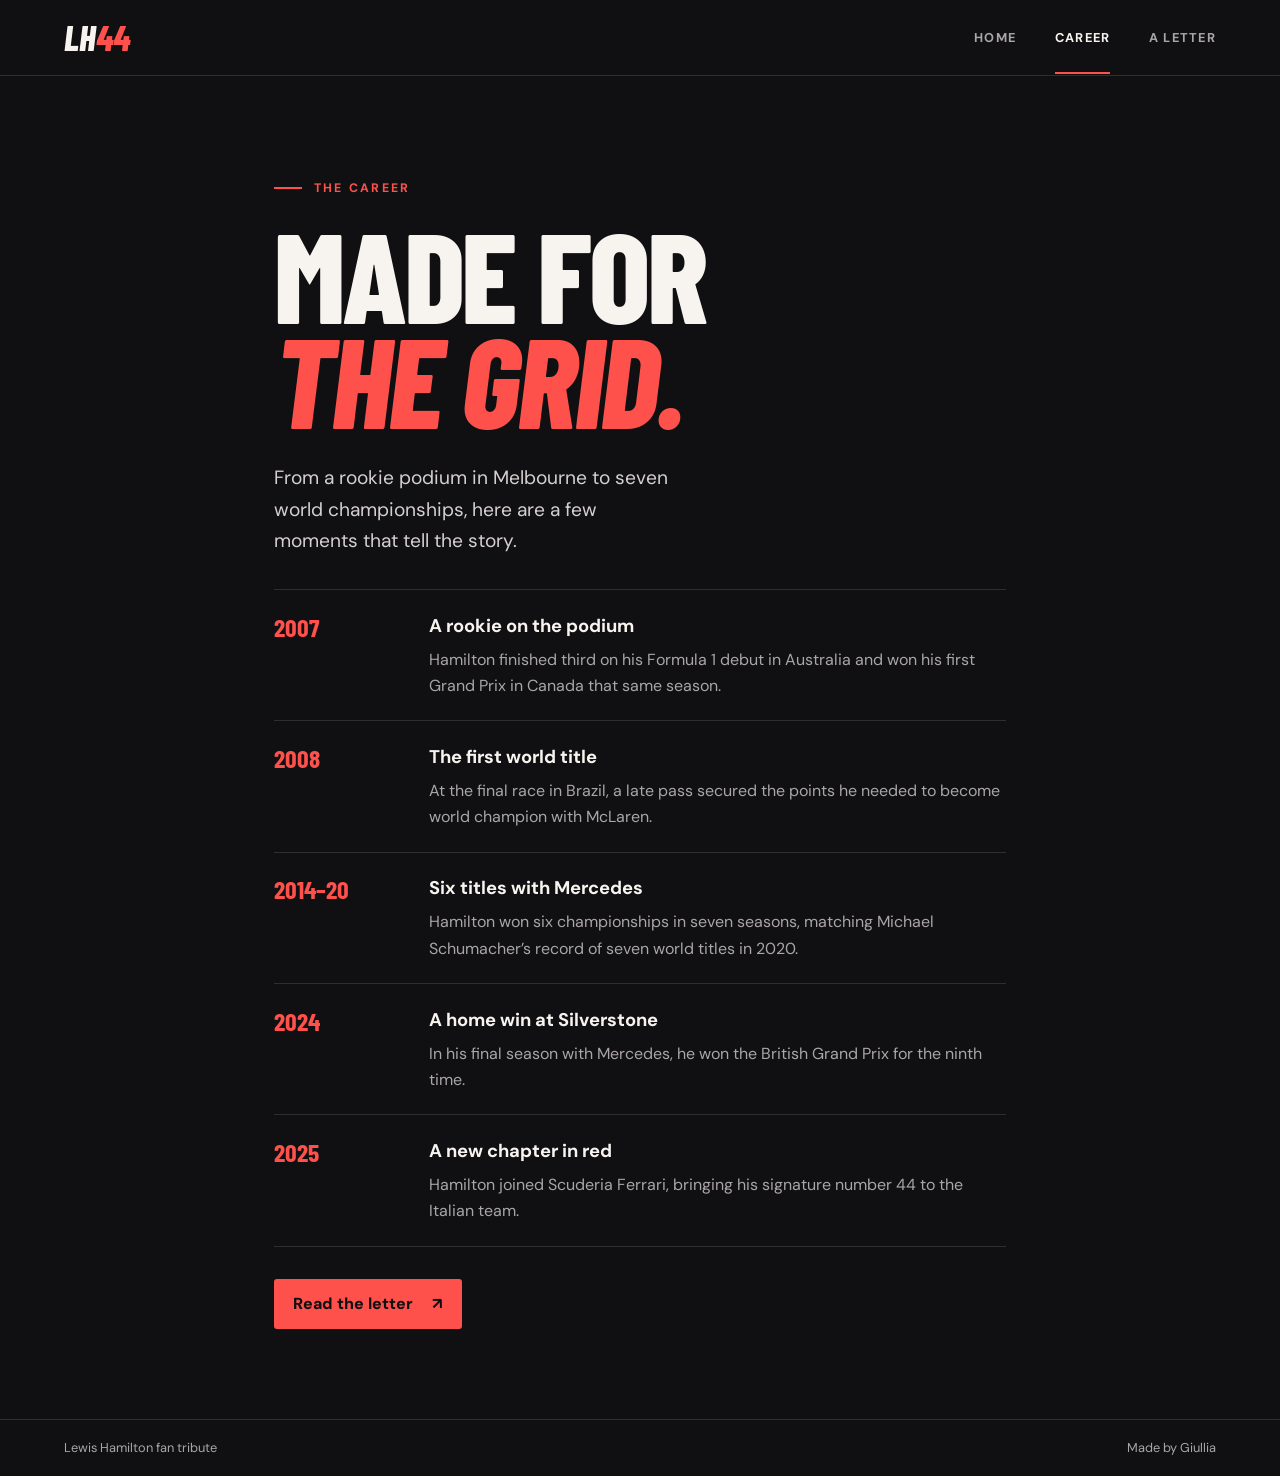
==== career.html @ 6f23fd6c "Build three-page Lewis Hamilton tribute site" ====
<!doctype html>
<html lang="en">
<head>
<meta charset="utf-8">
<meta name="viewport" content="width=device-width, initial-scale=1">
<meta name="theme-color" content="#101012">
<title>Career | Lewis Hamilton Tribute</title>
<link rel="stylesheet" href="style.css">
</head>
<body>
<header><a class="brand" href="index.html" aria-label="LH44 home">LH<span>44</span></a><nav aria-label="Main navigation"><a href="index.html">Home</a><a href="career.html" aria-current="page">Career</a><a href="letter.html">A Letter</a></nav></header>
<main class="inside"><p class="eyebrow">The career</p><h1>Made for<br><em>the grid.</em></h1><p class="intro">From a rookie podium in Melbourne to seven world championships, here are a few moments that tell the story.</p><ol class="timeline"><li><time>2007</time><div><h2>A rookie on the podium</h2><p>Hamilton finished third on his Formula 1 debut in Australia and won his first Grand Prix in Canada that same season.</p></div></li><li><time>2008</time><div><h2>The first world title</h2><p>At the final race in Brazil, a late pass secured the points he needed to become world champion with McLaren.</p></div></li><li><time>2014–20</time><div><h2>Six titles with Mercedes</h2><p>Hamilton won six championships in seven seasons, matching Michael Schumacher’s record of seven world titles in 2020.</p></div></li><li><time>2024</time><div><h2>A home win at Silverstone</h2><p>In his final season with Mercedes, he won the British Grand Prix for the ninth time.</p></div></li><li><time>2025</time><div><h2>A new chapter in red</h2><p>Hamilton joined Scuderia Ferrari, bringing his signature number 44 to the Italian team.</p></div></li></ol><a class="button" href="letter.html">Read the letter <span aria-hidden="true">↗</span></a></main>
<footer>Lewis Hamilton fan tribute <span>Made by Giullia</span></footer>
</body>
</html>
---- style.css ----
@import url('https://fonts.googleapis.com/css2?family=Barlow+Condensed:ital,wght@0,600;0,700;0,800;1,800&family=DM+Sans:wght@400;500;600;700&display=swap');

:root {
  color-scheme: dark;
  --base: #101012;
  --ink: #f7f3ef;
  --muted: #aaa5a6;
  --red: #ff514c;
  --line: #ffffff20;
  --display: "Barlow Condensed", Impact, "Arial Narrow", sans-serif;
}
* { box-sizing: border-box; }
body { margin: 0; background: var(--base); color: var(--ink); font: 1rem/1.65 "DM Sans", Arial, sans-serif; }
a { color: inherit; text-decoration: none; }
a:focus-visible { outline: 2px solid var(--red); outline-offset: 5px; }
header, footer { padding-inline: max(5vw, calc((100vw - 1240px) / 2)); }
header { display: flex; align-items: center; justify-content: space-between; gap: 1rem; min-height: 76px; border-bottom: 1px solid var(--line); }
.brand { font: italic 800 2.2rem/.95 var(--display); }
.brand span { color: var(--red); }
nav { display: flex; gap: clamp(.9rem, 3vw, 2.8rem); }
nav a { color: var(--muted); font-size: .8rem; font-weight: 700; text-transform: uppercase; letter-spacing: .10em; padding-block: 1.5rem; }
nav a:hover, nav a[aria-current] { color: var(--ink); }
nav a[aria-current] { box-shadow: 0 2px var(--red); }
.hero { min-height: min(720px, 75vh); display: grid; align-items: center; padding: 4rem max(5vw, calc((100vw - 1240px) / 2)); background: linear-gradient(90deg,#101012 2%,#101012b8 32%,#10101200 75%), url("assets/hamilton.webp") center 38% / cover, radial-gradient(ellipse at 75% 45%, #701d26, #101012 68%); }
.hero-content { position: relative; }
.eyebrow { color: var(--red); text-transform: uppercase; letter-spacing: .18em; font-size: .77rem; font-weight: 700; display: flex; align-items: center; gap: .75rem; }
.eyebrow::before { content: ""; display: inline-block; width: 1.75rem; border-top: 2px solid currentColor; }
h1 { font: 800 clamp(4rem, 10vw, 9rem)/.82 var(--display); letter-spacing: -.025em; text-transform: uppercase; margin: .18em 0 .24em; }
h1 em { color: var(--red); }
.intro { color: #d5cfd0; max-width: 31ch; font-size: clamp(1rem, 2vw, 1.2rem); margin-bottom: 1.8rem; }
.button { display: inline-flex; align-items: center; gap: 1.2rem; background: var(--red); color: #100e10; border-radius: 3px; font-weight: 800; padding: .75rem 1.2rem; }
.button:hover { background: #ff746e; }
.stats { display: grid; grid-template-columns: repeat(3, 1fr); padding: 1.75rem 5vw; background: #161618; border-block: 1px solid var(--line); text-align: center; }
.stats div + div { border-left: 1px solid var(--line); }
.stats strong { display: block; font: 700 clamp(2.5rem, 5vw, 4.5rem)/1 var(--display); }
.stats span { color: var(--muted); font-size: .75rem; }
.inside { max-width: 860px; margin: auto; padding: clamp(3rem, 7vw, 6rem) 5vw; }
.timeline { list-style: none; padding: 0; margin: 2rem 0; border-top: 1px solid var(--line); }
.timeline li { display: grid; grid-template-columns: minmax(4rem, 19%) 1fr; gap: 1rem; padding: 1.3rem 0; border-bottom: 1px solid var(--line); }
.timeline time { color: var(--red); font: 700 1.6rem var(--display); }
.timeline h2 { margin: 0; font-size: 1.15rem; }
.timeline p { margin: .35rem 0 0; color: var(--muted); }
.letter { max-width: 780px; }
.note { background: #1a1719; border: 1px solid var(--line); border-left: 3px solid var(--red); padding: clamp(1.25rem, 5vw, 3rem); margin: 2rem 0; font-size: 1.1rem; }
.note p:first-child { margin-top: 0; }
.note .signature { margin-bottom: 0; color: var(--red); font: italic 800 2.25rem var(--display); }
.back:hover { color: var(--red); }
footer { display: flex; gap: 1rem; justify-content: space-between; padding-block: 1.1rem; border-top: 1px solid var(--line); color: var(--muted); font-size: .8rem; }
@media (max-width: 650px) {
  .hero { min-height: 650px; align-items: end; background-image: linear-gradient(0deg,#101012 12%,#101012aa 45%,#10101210 78%), url("assets/hamilton.webp"), radial-gradient(ellipse at 75% 45%, #701d26, #101012 68%); background-position: center, 67% top, center; }
}
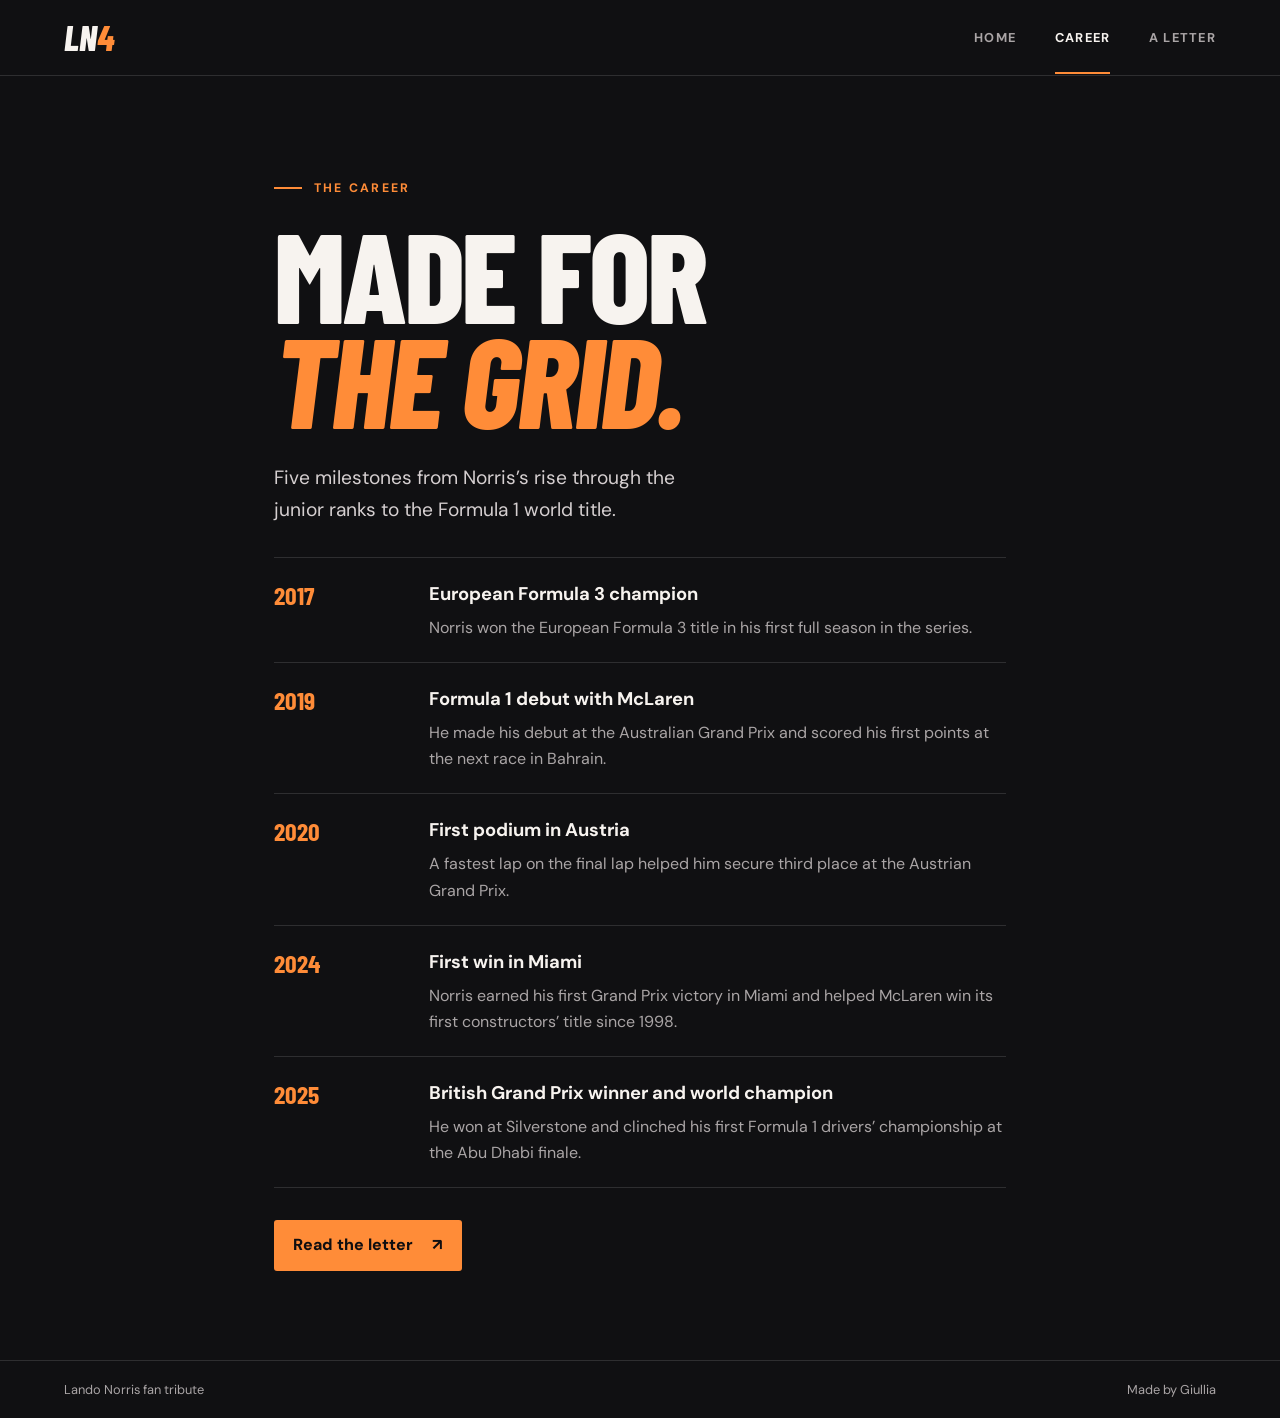
==== commit 07f6ec2b: "Update tribute site for Lando Norris" ====
--- a/career.html
+++ b/career.html
@@ -4,12 +4,24 @@
 <meta charset="utf-8">
 <meta name="viewport" content="width=device-width, initial-scale=1">
 <meta name="theme-color" content="#101012">
-<title>Career | Lewis Hamilton Tribute</title>
+<title>Career | Lando Norris Tribute</title>
 <link rel="stylesheet" href="style.css">
 </head>
 <body>
-<header><a class="brand" href="index.html" aria-label="LH44 home">LH<span>44</span></a><nav aria-label="Main navigation"><a href="index.html">Home</a><a href="career.html" aria-current="page">Career</a><a href="letter.html">A Letter</a></nav></header>
-<main class="inside"><p class="eyebrow">The career</p><h1>Made for<br><em>the grid.</em></h1><p class="intro">From a rookie podium in Melbourne to seven world championships, here are a few moments that tell the story.</p><ol class="timeline"><li><time>2007</time><div><h2>A rookie on the podium</h2><p>Hamilton finished third on his Formula 1 debut in Australia and won his first Grand Prix in Canada that same season.</p></div></li><li><time>2008</time><div><h2>The first world title</h2><p>At the final race in Brazil, a late pass secured the points he needed to become world champion with McLaren.</p></div></li><li><time>2014–20</time><div><h2>Six titles with Mercedes</h2><p>Hamilton won six championships in seven seasons, matching Michael Schumacher’s record of seven world titles in 2020.</p></div></li><li><time>2024</time><div><h2>A home win at Silverstone</h2><p>In his final season with Mercedes, he won the British Grand Prix for the ninth time.</p></div></li><li><time>2025</time><div><h2>A new chapter in red</h2><p>Hamilton joined Scuderia Ferrari, bringing his signature number 44 to the Italian team.</p></div></li></ol><a class="button" href="letter.html">Read the letter <span aria-hidden="true">↗</span></a></main>
-<footer>Lewis Hamilton fan tribute <span>Made by Giullia</span></footer>
+<header><a class="brand" href="index.html" aria-label="Lando Norris tribute home">LN<span>4</span></a><nav aria-label="Main navigation"><a href="index.html">Home</a><a href="career.html" aria-current="page">Career</a><a href="letter.html">A Letter</a></nav></header>
+<main class="inside">
+  <p class="eyebrow">The career</p>
+  <h1>Made for<br><em>the grid.</em></h1>
+  <p class="intro">Five milestones from Norris’s rise through the junior ranks to the Formula 1 world title.</p>
+  <ol class="timeline">
+    <li><time datetime="2017">2017</time><div><h2>European Formula 3 champion</h2><p>Norris won the European Formula 3 title in his first full season in the series.</p></div></li>
+    <li><time datetime="2019">2019</time><div><h2>Formula 1 debut with McLaren</h2><p>He made his debut at the Australian Grand Prix and scored his first points at the next race in Bahrain.</p></div></li>
+    <li><time datetime="2020">2020</time><div><h2>First podium in Austria</h2><p>A fastest lap on the final lap helped him secure third place at the Austrian Grand Prix.</p></div></li>
+    <li><time datetime="2024">2024</time><div><h2>First win in Miami</h2><p>Norris earned his first Grand Prix victory in Miami and helped McLaren win its first constructors’ title since 1998.</p></div></li>
+    <li><time datetime="2025">2025</time><div><h2>British Grand Prix winner and world champion</h2><p>He won at Silverstone and clinched his first Formula 1 drivers’ championship at the Abu Dhabi finale.</p></div></li>
+  </ol>
+  <a class="button" href="letter.html">Read the letter <span aria-hidden="true">↗</span></a>
+</main>
+<footer>Lando Norris fan tribute <span>Made by Giullia</span></footer>
 </body>
 </html>
--- a/style.css
+++ b/style.css
@@ -5,31 +5,31 @@
   --base: #101012;
   --ink: #f7f3ef;
   --muted: #aaa5a6;
-  --red: #ff514c;
+  --papaya: #ff8c38;
   --line: #ffffff20;
   --display: "Barlow Condensed", Impact, "Arial Narrow", sans-serif;
 }
 * { box-sizing: border-box; }
 body { margin: 0; background: var(--base); color: var(--ink); font: 1rem/1.65 "DM Sans", Arial, sans-serif; }
 a { color: inherit; text-decoration: none; }
-a:focus-visible { outline: 2px solid var(--red); outline-offset: 5px; }
+a:focus-visible { outline: 2px solid var(--papaya); outline-offset: 5px; }
 header, footer { padding-inline: max(5vw, calc((100vw - 1240px) / 2)); }
 header { display: flex; align-items: center; justify-content: space-between; gap: 1rem; min-height: 76px; border-bottom: 1px solid var(--line); }
 .brand { font: italic 800 2.2rem/.95 var(--display); }
-.brand span { color: var(--red); }
+.brand span { color: var(--papaya); }
 nav { display: flex; gap: clamp(.9rem, 3vw, 2.8rem); }
 nav a { color: var(--muted); font-size: .8rem; font-weight: 700; text-transform: uppercase; letter-spacing: .10em; padding-block: 1.5rem; }
 nav a:hover, nav a[aria-current] { color: var(--ink); }
-nav a[aria-current] { box-shadow: 0 2px var(--red); }
-.hero { min-height: min(720px, 75vh); display: grid; align-items: center; padding: 4rem max(5vw, calc((100vw - 1240px) / 2)); background: linear-gradient(90deg,#101012 2%,#101012b8 32%,#10101200 75%), url("assets/hamilton.webp") center 38% / cover, radial-gradient(ellipse at 75% 45%, #701d26, #101012 68%); }
+nav a[aria-current] { box-shadow: 0 2px var(--papaya); }
+.hero { min-height: min(720px, 75vh); display: grid; align-items: center; padding: 4rem max(5vw, calc((100vw - 1240px) / 2)); background: linear-gradient(90deg,#101012 2%,#101012b8 32%,#10101200 75%), url("assets/norris.webp") center 38% / cover, radial-gradient(ellipse at 75% 45%, #69381c, #101012 68%); }
 .hero-content { position: relative; }
-.eyebrow { color: var(--red); text-transform: uppercase; letter-spacing: .18em; font-size: .77rem; font-weight: 700; display: flex; align-items: center; gap: .75rem; }
+.eyebrow { color: var(--papaya); text-transform: uppercase; letter-spacing: .18em; font-size: .77rem; font-weight: 700; display: flex; align-items: center; gap: .75rem; }
 .eyebrow::before { content: ""; display: inline-block; width: 1.75rem; border-top: 2px solid currentColor; }
 h1 { font: 800 clamp(4rem, 10vw, 9rem)/.82 var(--display); letter-spacing: -.025em; text-transform: uppercase; margin: .18em 0 .24em; }
-h1 em { color: var(--red); }
+h1 em { color: var(--papaya); }
 .intro { color: #d5cfd0; max-width: 31ch; font-size: clamp(1rem, 2vw, 1.2rem); margin-bottom: 1.8rem; }
-.button { display: inline-flex; align-items: center; gap: 1.2rem; background: var(--red); color: #100e10; border-radius: 3px; font-weight: 800; padding: .75rem 1.2rem; }
-.button:hover { background: #ff746e; }
+.button { display: inline-flex; align-items: center; gap: 1.2rem; background: var(--papaya); color: #100e10; border-radius: 3px; font-weight: 800; padding: .75rem 1.2rem; }
+.button:hover { background: #ffab6f; }
 .stats { display: grid; grid-template-columns: repeat(3, 1fr); padding: 1.75rem 5vw; background: #161618; border-block: 1px solid var(--line); text-align: center; }
 .stats div + div { border-left: 1px solid var(--line); }
 .stats strong { display: block; font: 700 clamp(2.5rem, 5vw, 4.5rem)/1 var(--display); }
@@ -37,15 +37,15 @@
 .inside { max-width: 860px; margin: auto; padding: clamp(3rem, 7vw, 6rem) 5vw; }
 .timeline { list-style: none; padding: 0; margin: 2rem 0; border-top: 1px solid var(--line); }
 .timeline li { display: grid; grid-template-columns: minmax(4rem, 19%) 1fr; gap: 1rem; padding: 1.3rem 0; border-bottom: 1px solid var(--line); }
-.timeline time { color: var(--red); font: 700 1.6rem var(--display); }
+.timeline time { color: var(--papaya); font: 700 1.6rem var(--display); }
 .timeline h2 { margin: 0; font-size: 1.15rem; }
 .timeline p { margin: .35rem 0 0; color: var(--muted); }
 .letter { max-width: 780px; }
-.note { background: #1a1719; border: 1px solid var(--line); border-left: 3px solid var(--red); padding: clamp(1.25rem, 5vw, 3rem); margin: 2rem 0; font-size: 1.1rem; }
+.note { background: #1a1719; border: 1px solid var(--line); border-left: 3px solid var(--papaya); padding: clamp(1.25rem, 5vw, 3rem); margin: 2rem 0; font-size: 1.1rem; }
 .note p:first-child { margin-top: 0; }
-.note .signature { margin-bottom: 0; color: var(--red); font: italic 800 2.25rem var(--display); }
-.back:hover { color: var(--red); }
+.note .signature { margin-bottom: 0; color: var(--papaya); font: italic 800 2.25rem var(--display); }
+.back:hover { color: var(--papaya); }
 footer { display: flex; gap: 1rem; justify-content: space-between; padding-block: 1.1rem; border-top: 1px solid var(--line); color: var(--muted); font-size: .8rem; }
 @media (max-width: 650px) {
-  .hero { min-height: 650px; align-items: end; background-image: linear-gradient(0deg,#101012 12%,#101012aa 45%,#10101210 78%), url("assets/hamilton.webp"), radial-gradient(ellipse at 75% 45%, #701d26, #101012 68%); background-position: center, 67% top, center; }
+  .hero { min-height: 650px; align-items: end; background-image: linear-gradient(0deg,#101012 12%,#101012aa 45%,#10101210 78%), url("assets/norris.webp"), radial-gradient(ellipse at 75% 45%, #69381c, #101012 68%); background-position: center, 67% top, center; }
 }
